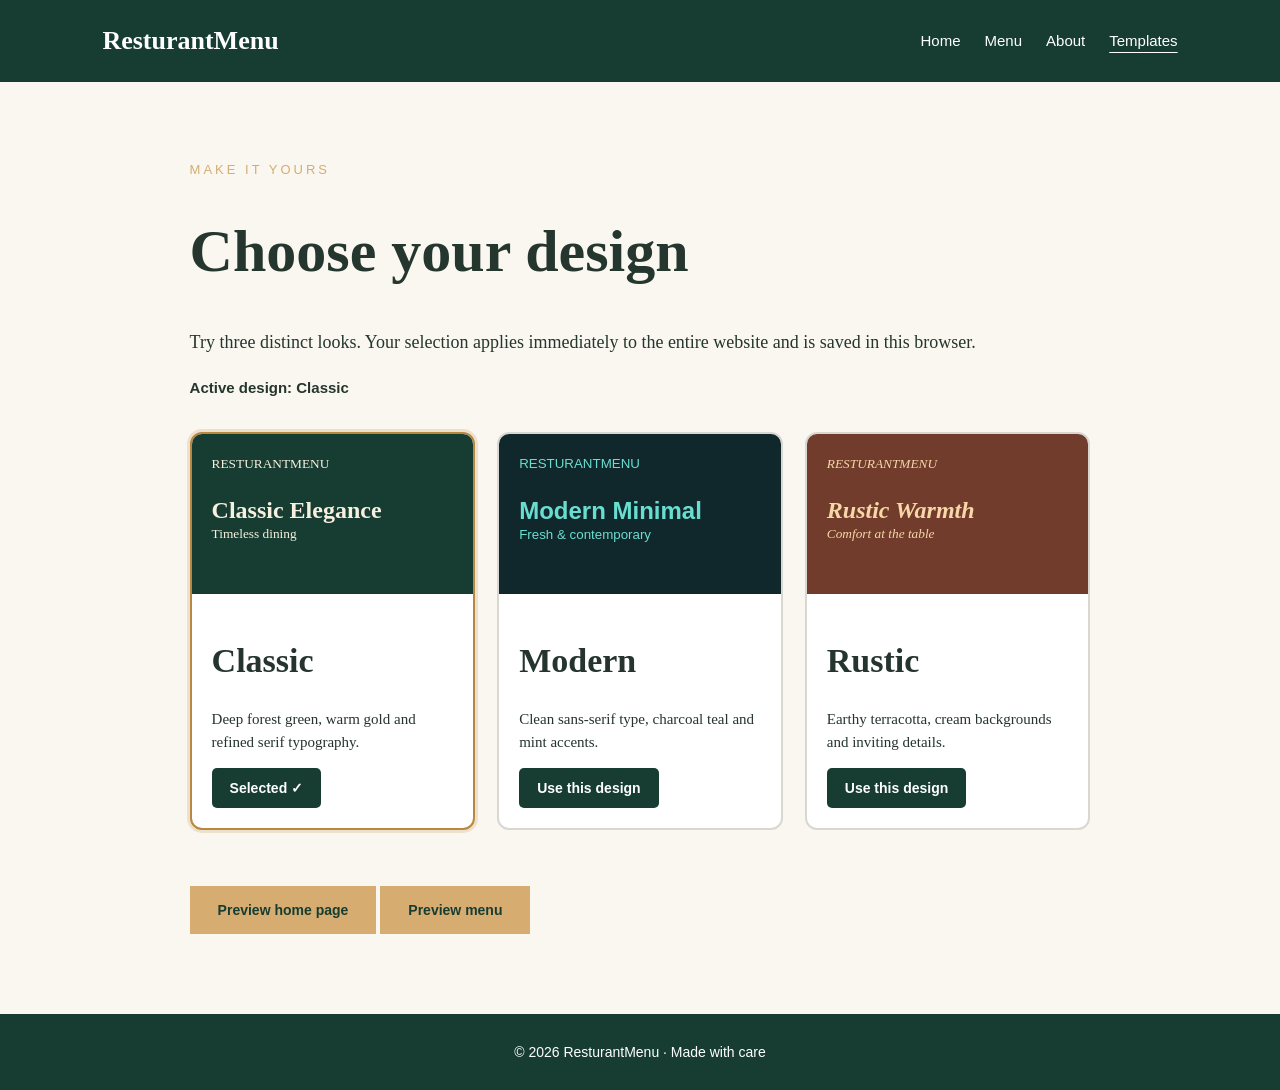
==== template/index.html @ f31fe520 "Add selectable restaurant templates: template/index.html" ====
<!doctype html><html lang="en"><head><meta charset="utf-8"><meta name="viewport" content="width=device-width,initial-scale=1"><meta name="description" content="Choose one of three restaurant website templates."><title>Choose a Template | ResturantMenu</title><link rel="stylesheet" href="/style.css"><link rel="stylesheet" href="/themes.css"><script defer src="/themes.js"></script></head><body><header><a class="brand" href="/">ResturantMenu</a><nav aria-label="Main navigation"><a href="/">Home</a><a href="/menu.html">Menu</a><a href="/about.html">About</a><a href="/template/" aria-current="page">Templates</a></nav></header><main><div class="eyebrow">Make it yours</div><h1>Choose your design</h1><p>Try three distinct looks. Your selection applies immediately to the entire website and is saved in this browser.</p><div class="template-status" id="template-status" role="status" aria-live="polite">Active design: Classic</div><div class="template-grid"><article class="template-card"><div class="template-preview classic"><small>RESTURANTMENU</small><strong>Classic Elegance</strong><small>Timeless dining</small></div><div class="template-info"><h2>Classic</h2><p>Deep forest green, warm gold and refined serif typography.</p><button type="button" data-select-theme="classic" aria-pressed="true">Use this design</button></div></article><article class="template-card"><div class="template-preview modern"><small>RESTURANTMENU</small><strong>Modern Minimal</strong><small>Fresh &amp; contemporary</small></div><div class="template-info"><h2>Modern</h2><p>Clean sans-serif type, charcoal teal and mint accents.</p><button type="button" data-select-theme="modern" aria-pressed="false">Use this design</button></div></article><article class="template-card"><div class="template-preview rustic"><small>RESTURANTMENU</small><strong>Rustic Warmth</strong><small>Comfort at the table</small></div><div class="template-info"><h2>Rustic</h2><p>Earthy terracotta, cream backgrounds and inviting details.</p><button type="button" data-select-theme="rustic" aria-pressed="false">Use this design</button></div></article></div><a class="button" href="/">Preview home page</a> <a class="button" href="/menu.html">Preview menu</a></main><footer>© 2026 ResturantMenu · Made with care</footer></body></html>
---- style.css ----
*{box-sizing:border-box}body{margin:0;background:#faf7f1;color:#24362d;font-family:Georgia,serif}header{background:#173d32;color:white;padding:26px 8%;display:flex;align-items:center;justify-content:space-between}a{color:inherit}header a{text-decoration:none}header nav a{margin-left:24px;font:15px Arial}.brand{font-size:26px;font-weight:bold}main{max-width:1080px;margin:auto;padding:80px 7%;min-height:70vh}.hero{background:#173d32;color:white;text-align:center;padding:110px 8%}.hero h1{font-size:clamp(45px,7vw,86px);margin:20px 0}.eyebrow{font:13px Arial;letter-spacing:3px;text-transform:uppercase;color:#d6ac70}p{font-size:18px;line-height:1.8}h1{font-size:clamp(40px,6vw,60px)}h2{font-size:34px}.button{display:inline-block;background:#d6ac70;color:#173d32;padding:16px 28px;text-decoration:none;font:700 14px Arial;margin-top:20px}.grid{display:grid;grid-template-columns:repeat(auto-fit,minmax(250px,1fr));gap:22px}.item{background:white;border:1px solid #e5e0d5;padding:25px}.item span{float:right;color:#a46b2b}footer{background:#173d32;color:white;text-align:center;padding:30px;font:14px Arial}@media(max-width:600px){header{display:block;text-align:center}nav{margin-top:20px}header nav a{margin:0 10px}}
---- themes.css ----
/* Three selectable restaurant themes. The default is Classic. */
:root{color-scheme:light}html[data-theme="modern"] body{background:#f1f3f2;color:#16292c;font-family:Arial,Helvetica,sans-serif}html[data-theme="modern"] header,html[data-theme="modern"] footer,html[data-theme="modern"] .hero{background:#10272b}html[data-theme="modern"] .button{background:#69ded0;color:#10272b;border-radius:5px}html[data-theme="modern"] .eyebrow{color:#43b9aa}html[data-theme="modern"] .item{border-radius:12px;border-color:#dce6e4;box-shadow:0 6px 22px #10272b0d}html[data-theme="modern"] h1,html[data-theme="modern"] h2{font-weight:700;letter-spacing:-.045em}html[data-theme="rustic"] body{background:#fff8ec;color:#54362b;font-family:Georgia,serif}html[data-theme="rustic"] header,html[data-theme="rustic"] footer,html[data-theme="rustic"] .hero{background:#713c2b}html[data-theme="rustic"] .button{background:#eabf77;color:#4c2a20;border-radius:24px}html[data-theme="rustic"] .eyebrow{color:#d59d5a}html[data-theme="rustic"] .item{background:#fffaf2;border:1px solid #e3c7a4;border-radius:10px}html[data-theme="rustic"] h1,html[data-theme="rustic"] h2{font-style:italic}nav a[aria-current="page"]{text-decoration:underline;text-underline-offset:6px}.template-grid{display:grid;grid-template-columns:repeat(auto-fit,minmax(230px,1fr));gap:22px;margin:36px 0}.template-card{border:2px solid #d9d7d1;border-radius:12px;overflow:hidden;background:#fff;color:#25342f}.template-card.selected{border-color:#b9873e;box-shadow:0 0 0 3px #b9873e33}.template-preview{height:160px;padding:20px}.template-preview strong{display:block;font-size:24px;margin-top:25px}.template-preview.classic{background:#173d32;color:#f7efdf;font-family:Georgia,serif}.template-preview.modern{background:#10272b;color:#69ded0;font-family:Arial,sans-serif}.template-preview.rustic{background:#713c2b;color:#f5d7a8;font-family:Georgia,serif;font-style:italic}.template-info{padding:20px}.template-info p{font-size:15px;line-height:1.5}.template-info button{cursor:pointer;background:#173d32;color:white;border:0;padding:12px 18px;border-radius:5px;font:600 14px Arial}.template-info button:focus-visible{outline:3px solid #b9873e;outline-offset:3px}.template-status{font:600 15px Arial;margin:20px 0}
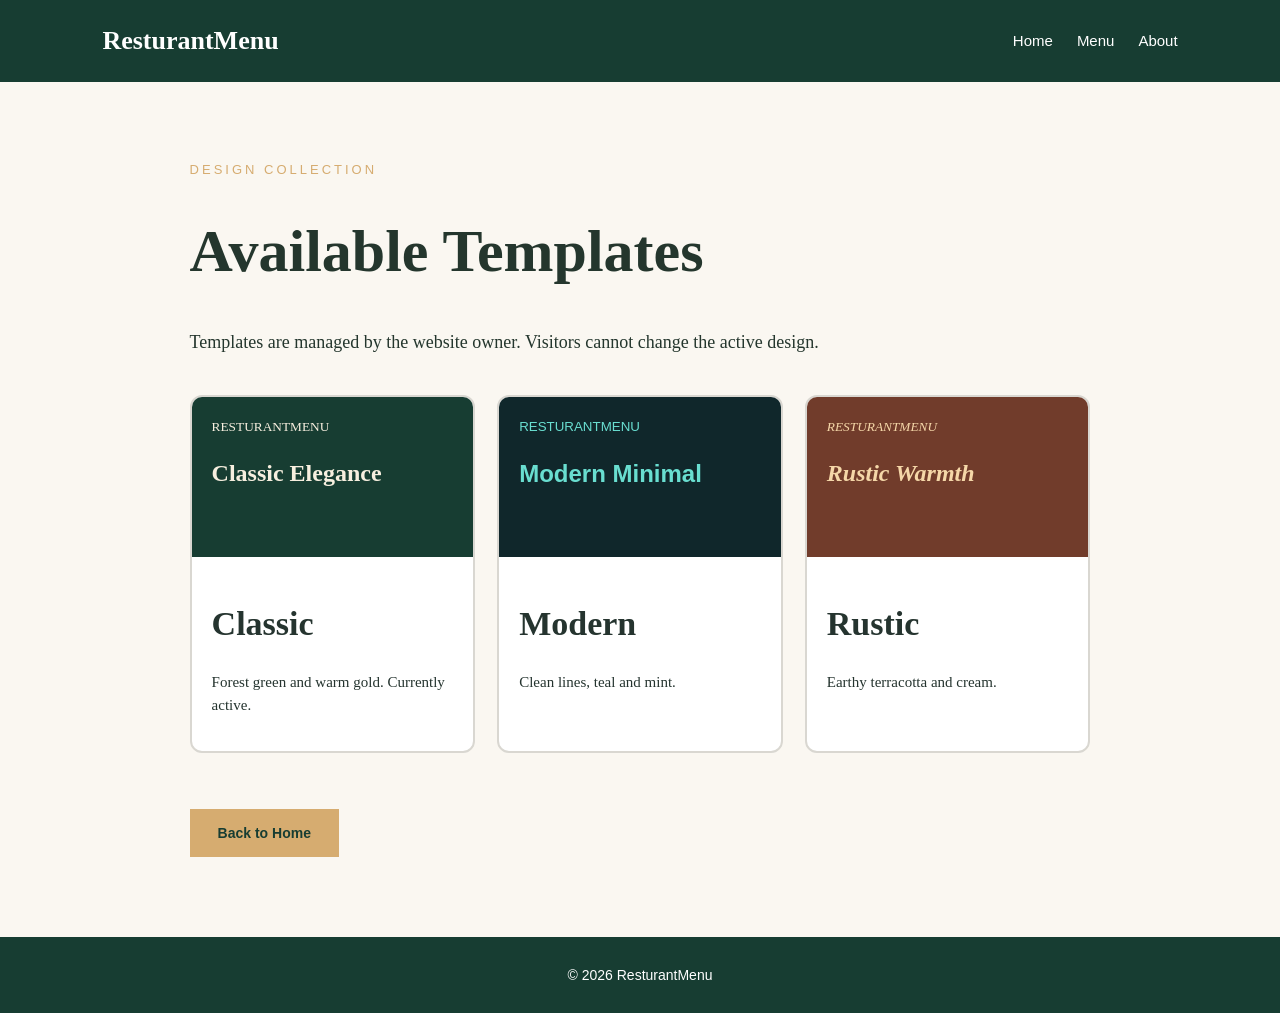
==== commit b261711b: "Make template gallery view-only" ====
--- a/template/index.html
+++ b/template/index.html
@@ -1 +1 @@
-<!doctype html><html lang="en"><head><meta charset="utf-8"><meta name="viewport" content="width=device-width,initial-scale=1"><meta name="description" content="Choose one of three restaurant website templates."><title>Choose a Template | ResturantMenu</title><link rel="stylesheet" href="/style.css"><link rel="stylesheet" href="/themes.css"><script defer src="/themes.js"></script></head><body><header><a class="brand" href="/">ResturantMenu</a><nav aria-label="Main navigation"><a href="/">Home</a><a href="/menu.html">Menu</a><a href="/about.html">About</a><a href="/template/" aria-current="page">Templates</a></nav></header><main><div class="eyebrow">Make it yours</div><h1>Choose your design</h1><p>Try three distinct looks. Your selection applies immediately to the entire website and is saved in this browser.</p><div class="template-status" id="template-status" role="status" aria-live="polite">Active design: Classic</div><div class="template-grid"><article class="template-card"><div class="template-preview classic"><small>RESTURANTMENU</small><strong>Classic Elegance</strong><small>Timeless dining</small></div><div class="template-info"><h2>Classic</h2><p>Deep forest green, warm gold and refined serif typography.</p><button type="button" data-select-theme="classic" aria-pressed="true">Use this design</button></div></article><article class="template-card"><div class="template-preview modern"><small>RESTURANTMENU</small><strong>Modern Minimal</strong><small>Fresh &amp; contemporary</small></div><div class="template-info"><h2>Modern</h2><p>Clean sans-serif type, charcoal teal and mint accents.</p><button type="button" data-select-theme="modern" aria-pressed="false">Use this design</button></div></article><article class="template-card"><div class="template-preview rustic"><small>RESTURANTMENU</small><strong>Rustic Warmth</strong><small>Comfort at the table</small></div><div class="template-info"><h2>Rustic</h2><p>Earthy terracotta, cream backgrounds and inviting details.</p><button type="button" data-select-theme="rustic" aria-pressed="false">Use this design</button></div></article></div><a class="button" href="/">Preview home page</a> <a class="button" href="/menu.html">Preview menu</a></main><footer>© 2026 ResturantMenu · Made with care</footer></body></html>+<!doctype html><html lang="en"><head><meta charset="utf-8"><meta name="viewport" content="width=device-width,initial-scale=1"><title>ResturantMenu Templates</title><link rel="stylesheet" href="/style.css"><link rel="stylesheet" href="/themes.css"><script defer src="/themes.js"></script></head><body><header><a class="brand" href="/">ResturantMenu</a><nav aria-label="Main navigation"><a href="/">Home</a><a href="/menu.html">Menu</a><a href="/about.html">About</a></nav></header><main><div class="eyebrow">Design collection</div><h1>Available Templates</h1><p>Templates are managed by the website owner. Visitors cannot change the active design.</p><div class="template-grid"><article class="template-card"><div class="template-preview classic"><small>RESTURANTMENU</small><strong>Classic Elegance</strong></div><div class="template-info"><h2>Classic</h2><p>Forest green and warm gold. Currently active.</p></div></article><article class="template-card"><div class="template-preview modern"><small>RESTURANTMENU</small><strong>Modern Minimal</strong></div><div class="template-info"><h2>Modern</h2><p>Clean lines, teal and mint.</p></div></article><article class="template-card"><div class="template-preview rustic"><small>RESTURANTMENU</small><strong>Rustic Warmth</strong></div><div class="template-info"><h2>Rustic</h2><p>Earthy terracotta and cream.</p></div></article></div><a class="button" href="/">Back to Home</a></main><footer>© 2026 ResturantMenu</footer></body></html>
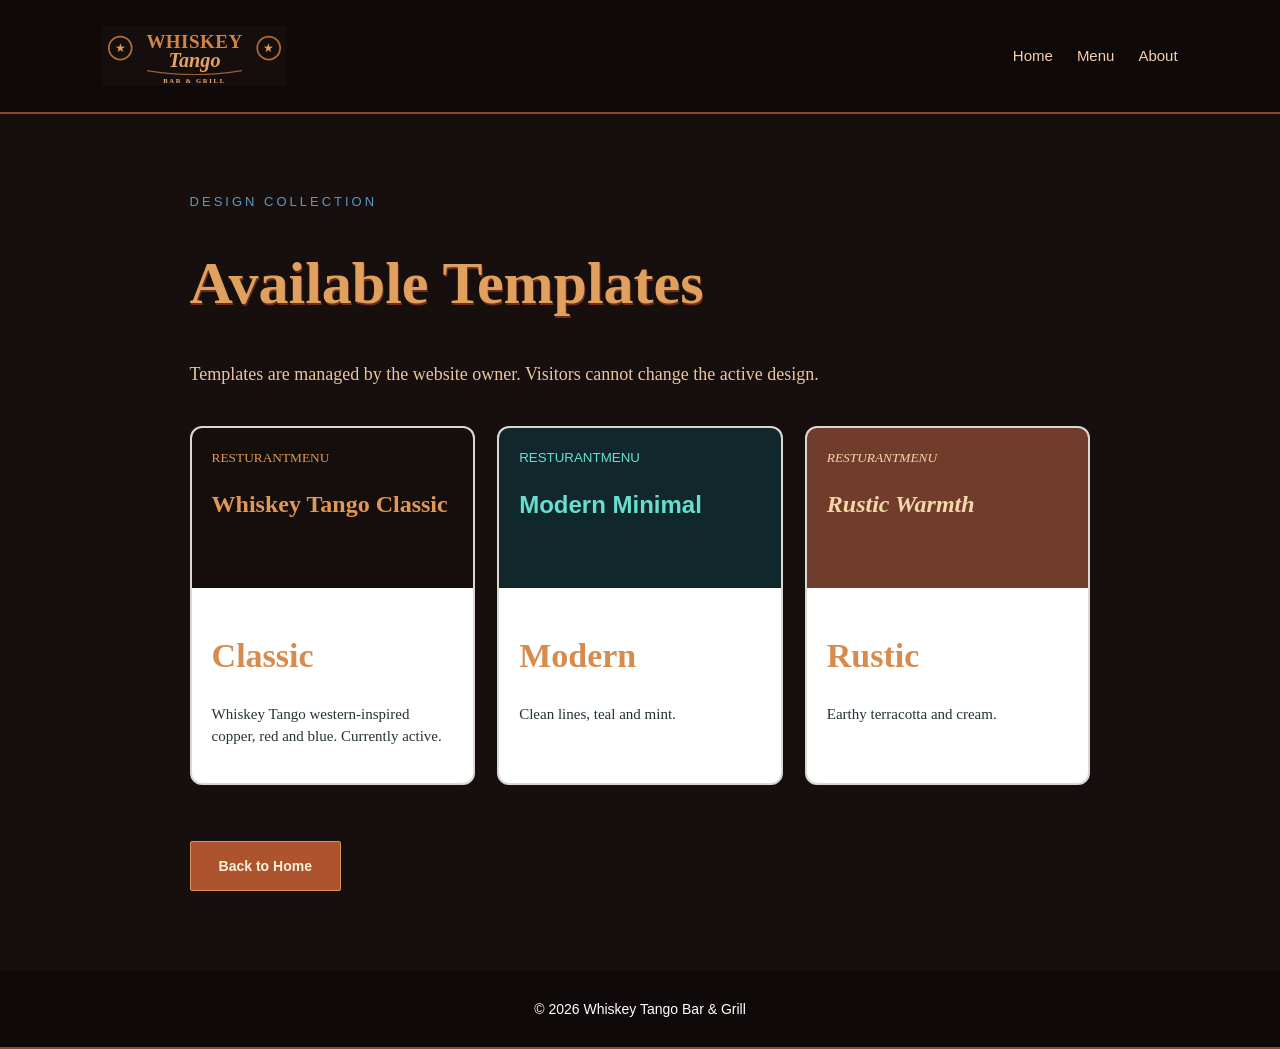
==== commit 36e5e1e6: "Apply Whiskey Tango logo and western color palette to template/index.html" ====
--- a/template/index.html
+++ b/template/index.html
@@ -1 +1 @@
-<!doctype html><html lang="en"><head><meta charset="utf-8"><meta name="viewport" content="width=device-width,initial-scale=1"><title>ResturantMenu Templates</title><link rel="stylesheet" href="/style.css"><link rel="stylesheet" href="/themes.css"><script defer src="/themes.js"></script></head><body><header><a class="brand" href="/">ResturantMenu</a><nav aria-label="Main navigation"><a href="/">Home</a><a href="/menu.html">Menu</a><a href="/about.html">About</a></nav></header><main><div class="eyebrow">Design collection</div><h1>Available Templates</h1><p>Templates are managed by the website owner. Visitors cannot change the active design.</p><div class="template-grid"><article class="template-card"><div class="template-preview classic"><small>RESTURANTMENU</small><strong>Classic Elegance</strong></div><div class="template-info"><h2>Classic</h2><p>Forest green and warm gold. Currently active.</p></div></article><article class="template-card"><div class="template-preview modern"><small>RESTURANTMENU</small><strong>Modern Minimal</strong></div><div class="template-info"><h2>Modern</h2><p>Clean lines, teal and mint.</p></div></article><article class="template-card"><div class="template-preview rustic"><small>RESTURANTMENU</small><strong>Rustic Warmth</strong></div><div class="template-info"><h2>Rustic</h2><p>Earthy terracotta and cream.</p></div></article></div><a class="button" href="/">Back to Home</a></main><footer>© 2026 ResturantMenu</footer></body></html>+<!doctype html><html lang="en"><head><meta charset="utf-8"><meta name="viewport" content="width=device-width,initial-scale=1"><title>ResturantMenu Templates</title><link rel="stylesheet" href="/style.css"><link rel="stylesheet" href="/themes.css"><link rel="stylesheet" href="/whiskey-tango.css"><script defer src="/themes.js"></script></head><body><header><a class="brand" href="/" aria-label="Whiskey Tango Bar and Grill home"><img src="/whiskey-tango-logo.svg" alt="Whiskey Tango Bar &amp; Grill"></a><nav aria-label="Main navigation"><a href="/">Home</a><a href="/menu.html">Menu</a><a href="/about.html">About</a></nav></header><main><div class="eyebrow">Design collection</div><h1>Available Templates</h1><p>Templates are managed by the website owner. Visitors cannot change the active design.</p><div class="template-grid"><article class="template-card"><div class="template-preview classic" style="background:#160e0d;color:#df9855"><small>RESTURANTMENU</small><strong>Whiskey Tango Classic</strong></div><div class="template-info"><h2>Classic</h2><p>Whiskey Tango western-inspired copper, red and blue. Currently active.</p></div></article><article class="template-card"><div class="template-preview modern"><small>RESTURANTMENU</small><strong>Modern Minimal</strong></div><div class="template-info"><h2>Modern</h2><p>Clean lines, teal and mint.</p></div></article><article class="template-card"><div class="template-preview rustic"><small>RESTURANTMENU</small><strong>Rustic Warmth</strong></div><div class="template-info"><h2>Rustic</h2><p>Earthy terracotta and cream.</p></div></article></div><a class="button" href="/">Back to Home</a></main><footer>© 2026 Whiskey Tango Bar &amp; Grill</footer></body></html>
--- a/whiskey-tango.css
+++ b/whiskey-tango.css
@@ -0,0 +1,2 @@
+/* Whiskey Tango visual identity inspired by supplied printed menu. */
+html[data-theme="classic"]{color-scheme:dark}html[data-theme="classic"] body{background:#170f0e;color:#e8c6a1;font-family:Georgia,serif}html[data-theme="classic"] header,html[data-theme="classic"] footer{background:#0f0909;border-bottom:2px solid #8f482d}html[data-theme="classic"] .hero{background:radial-gradient(ellipse at top,#442019,#150d0d 72%);border-bottom:4px double #a75a34}html[data-theme="classic"] .hero h1,html[data-theme="classic"] h1{color:#e0a05e;text-shadow:1px 2px 0 #6b2d22}html[data-theme="classic"] h2{color:#d78b4c}html[data-theme="classic"] .eyebrow{color:#5b99c4}html[data-theme="classic"] .button{background:#ad542f;color:#fff0d7;border:1px solid #d89458;border-radius:2px}html[data-theme="classic"] .item{background:#241512;border:1px solid #74412d;box-shadow:0 4px 14px #0005}html[data-theme="classic"] .item h3{color:#df9855;text-transform:uppercase}html[data-theme="classic"] .item span{color:#e37d69;font-weight:bold}html[data-theme="classic"] .item p{color:#d8b99e;font-size:16px}html[data-theme="classic"] main section>h2{background:linear-gradient(90deg,#763025,#b04437,#763025);color:#fff2dd;padding:13px 20px;text-align:center;text-transform:uppercase;letter-spacing:2px;margin-top:50px}html[data-theme="classic"] main section:nth-of-type(even)>h2{background:linear-gradient(90deg,#214b76,#3873a1,#214b76)}html[data-theme="classic"] .brand{display:flex;align-items:center;gap:12px}html[data-theme="classic"] .brand img{width:185px;max-width:45vw;height:auto;display:block}html[data-theme="classic"] .hero-logo{display:block;width:min(660px,100%);margin:0 auto 22px}html[data-theme="classic"] nav a{color:#f2d1ac}html[data-theme="classic"] a:focus-visible{outline:3px solid #77b6db;outline-offset:3px}@media(max-width:600px){html[data-theme="classic"] .brand{justify-content:center}html[data-theme="classic"] .brand img{width:210px}}
